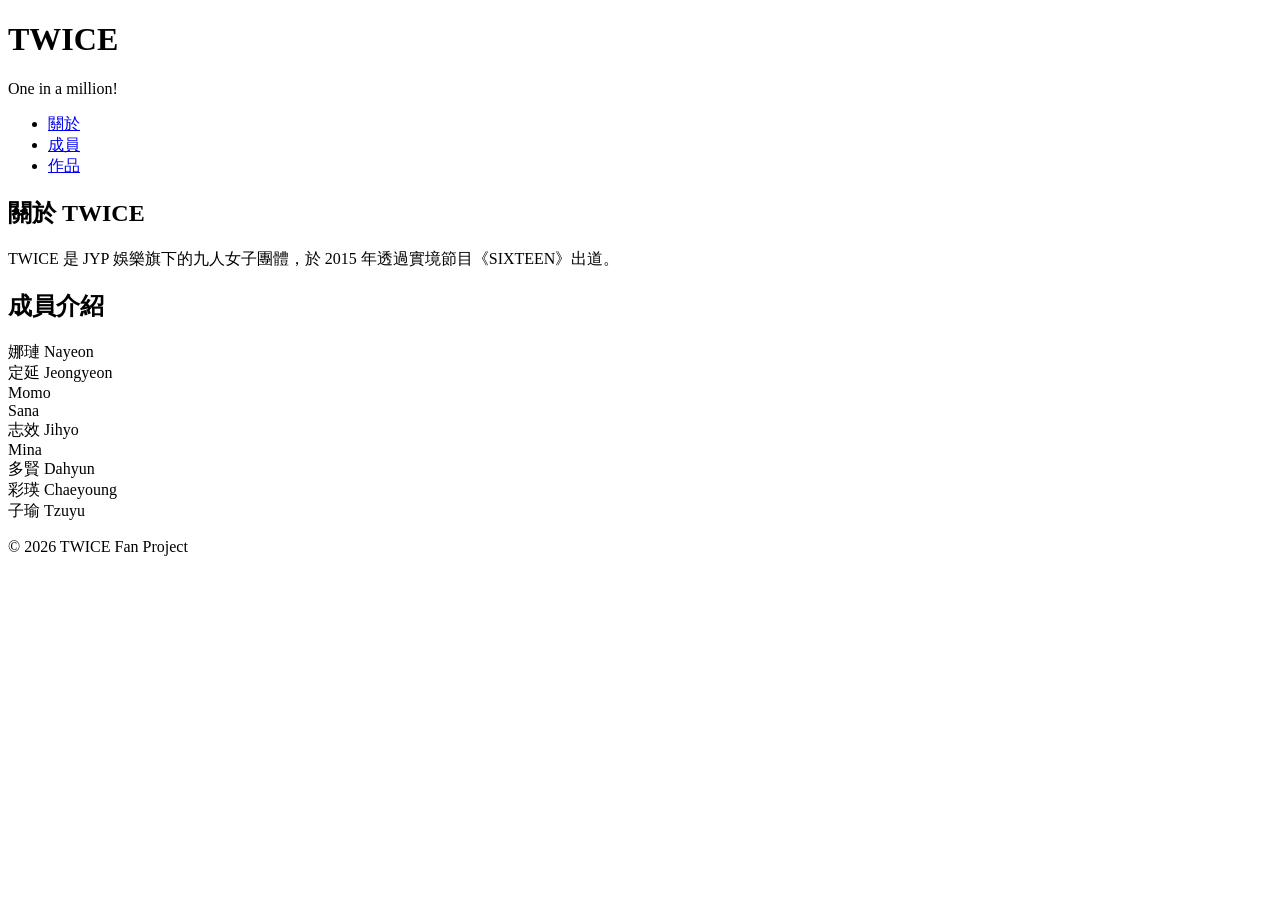
==== index.html @ c6c0795a "Create index.html" ====
<!DOCTYPE html>
<html lang="zh-TW">
<head>
    <meta charset="UTF-8">
    <meta name="viewport" content="width=device-width, initial-scale=1.0">
    <title>One in a Million - TWICE Fan Page</title>
    <link rel="stylesheet" href="style.css">
</head>
<body>
    <header>
        <h1>TWICE</h1>
        <p>One in a million!</p>
    </header>

    <nav>
        <ul>
            <li><a href="#about">關於</a></li>
            <li><a href="#members">成員</a></li>
            <li><a href="#discography">作品</a></li>
        </ul>
    </nav>

    <main>
        <section id="about">
            <h2>關於 TWICE</h2>
            <p>TWICE 是 JYP 娛樂旗下的九人女子團體，於 2015 年透過實境節目《SIXTEEN》出道。</p>
        </section>

        <section id="members">
            <h2>成員介紹</h2>
            <div class="member-grid">
                <div class="member-card">娜璉 Nayeon</div>
                <div class="member-card">定延 Jeongyeon</div>
                <div class="member-card">Momo</div>
                <div class="member-card">Sana</div>
                <div class="member-card">志效 Jihyo</div>
                <div class="member-card">Mina</div>
                <div class="member-card">多賢 Dahyun</div>
                <div class="member-card">彩瑛 Chaeyoung</div>
                <div class="member-card">子瑜 Tzuyu</div>
            </div>
        </section>
    </main>

    <footer>
        <p>&copy; 2026 TWICE Fan Project</p>
    </footer>
</body>
</html>
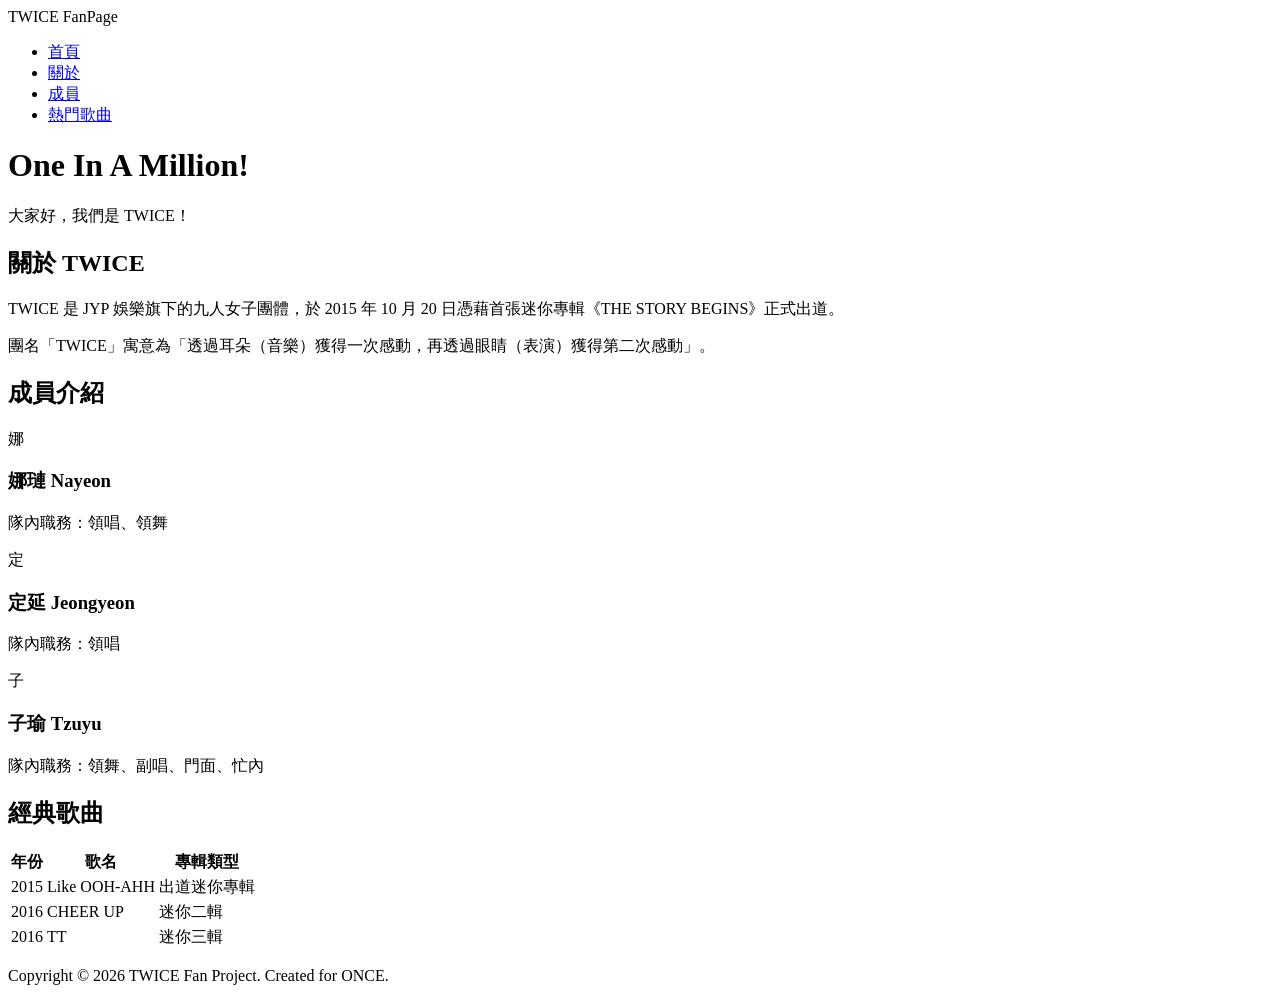
==== commit 5f352d3e: "Update index.html" ====
--- a/index.html
+++ b/index.html
@@ -3,47 +3,87 @@
 <head>
     <meta charset="UTF-8">
     <meta name="viewport" content="width=device-width, initial-scale=1.0">
-    <title>One in a Million - TWICE Fan Page</title>
+    <title>TWICE - One In A Million</title>
     <link rel="stylesheet" href="style.css">
+    <link href="https://fonts.googleapis.com/css2?family=Noto+Sans+TC:wght@400;700&display=swap" rel="stylesheet">
 </head>
 <body>
-    <header>
-        <h1>TWICE</h1>
-        <p>One in a million!</p>
-    </header>
 
-    <nav>
-        <ul>
+    <nav class="navbar">
+        <div class="logo">TWICE FanPage</div>
+        <ul class="nav-links">
+            <li><a href="#home">首頁</a></li>
             <li><a href="#about">關於</a></li>
             <li><a href="#members">成員</a></li>
-            <li><a href="#discography">作品</a></li>
+            <li><a href="#music">熱門歌曲</a></li>
         </ul>
     </nav>
 
-    <main>
-        <section id="about">
-            <h2>關於 TWICE</h2>
-            <p>TWICE 是 JYP 娛樂旗下的九人女子團體，於 2015 年透過實境節目《SIXTEEN》出道。</p>
-        </section>
+    <header id="home" class="hero">
+        <div class="hero-content">
+            <h1>One In A Million!</h1>
+            <p>大家好，我們是 TWICE！</p>
+        </div>
+    </header>
 
-        <section id="members">
-            <h2>成員介紹</h2>
-            <div class="member-grid">
-                <div class="member-card">娜璉 Nayeon</div>
-                <div class="member-card">定延 Jeongyeon</div>
-                <div class="member-card">Momo</div>
-                <div class="member-card">Sana</div>
-                <div class="member-card">志效 Jihyo</div>
-                <div class="member-card">Mina</div>
-                <div class="member-card">多賢 Dahyun</div>
-                <div class="member-card">彩瑛 Chaeyoung</div>
-                <div class="member-card">子瑜 Tzuyu</div>
+    <section id="about" class="section">
+        <h2>關於 TWICE</h2>
+        <div class="content-box">
+            <p>TWICE 是 JYP 娛樂旗下的九人女子團體，於 2015 年 10 月 20 日憑藉首張迷你專輯《THE STORY BEGINS》正式出道。</p>
+            <p>團名「TWICE」寓意為「透過耳朵（音樂）獲得一次感動，再透過眼睛（表演）獲得第二次感動」。</p>
+        </div>
+    </section>
+
+    <section id="members" class="section bg-light">
+        <h2>成員介紹</h2>
+        <div class="grid-container">
+            <div class="card">
+                <div class="member-img">娜</div>
+                <h3>娜璉 Nayeon</h3>
+                <p>隊內職務：領唱、領舞</p>
             </div>
-        </section>
-    </main>
+            <div class="card">
+                <div class="member-img">定</div>
+                <h3>定延 Jeongyeon</h3>
+                <p>隊內職務：領唱</p>
+            </div>
+            <div class="card">
+                <div class="member-img">子</div>
+                <h3>子瑜 Tzuyu</h3>
+                <p>隊內職務：領舞、副唱、門面、忙內</p>
+            </div>
+            </div>
+    </section>
+
+    <section id="music" class="section">
+        <h2>經典歌曲</h2>
+        <table class="song-table">
+            <tr>
+                <th>年份</th>
+                <th>歌名</th>
+                <th>專輯類型</th>
+            </tr>
+            <tr>
+                <td>2015</td>
+                <td>Like OOH-AHH</td>
+                <td>出道迷你專輯</td>
+            </tr>
+            <tr>
+                <td>2016</td>
+                <td>CHEER UP</td>
+                <td>迷你二輯</td>
+            </tr>
+            <tr>
+                <td>2016</td>
+                <td>TT</td>
+                <td>迷你三輯</td>
+            </tr>
+        </table>
+    </section>
 
     <footer>
-        <p>&copy; 2026 TWICE Fan Project</p>
+        <p>Copyright &copy; 2026 TWICE Fan Project. Created for ONCE.</p>
     </footer>
+
 </body>
 </html>
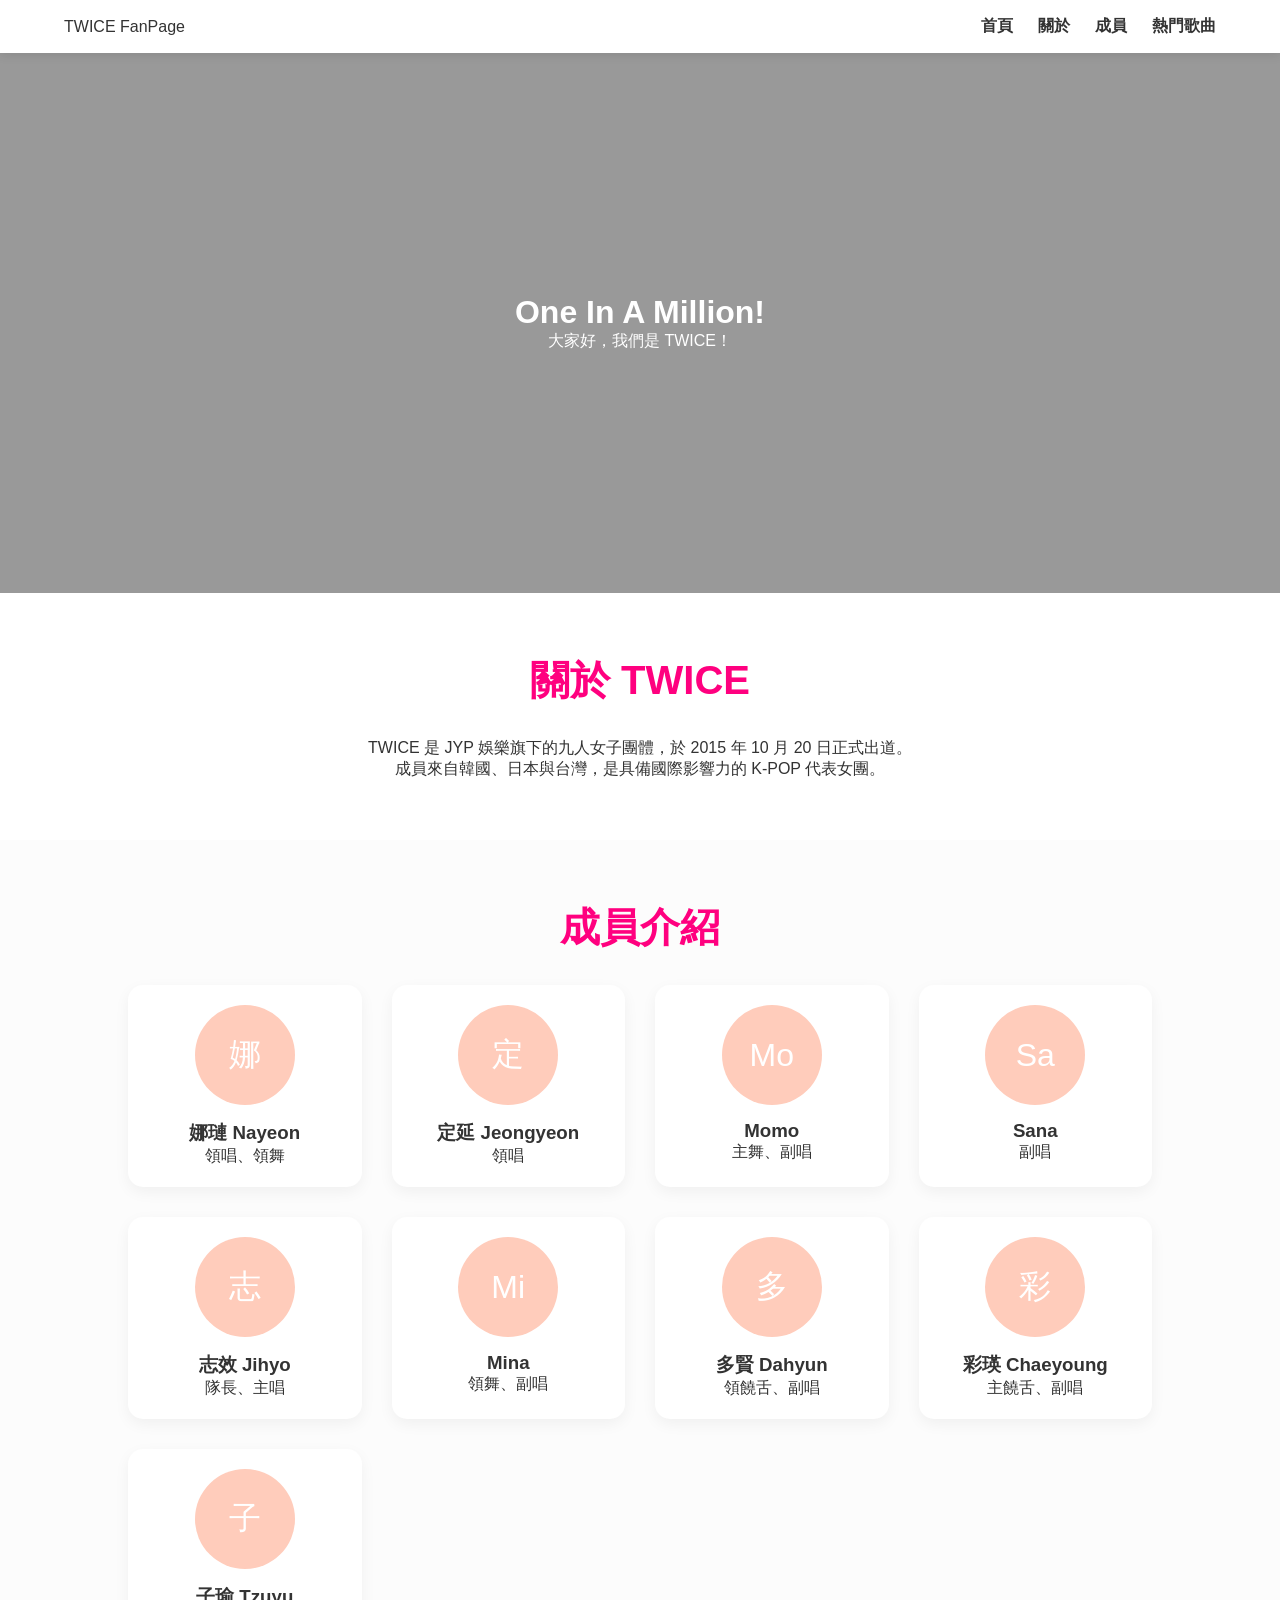
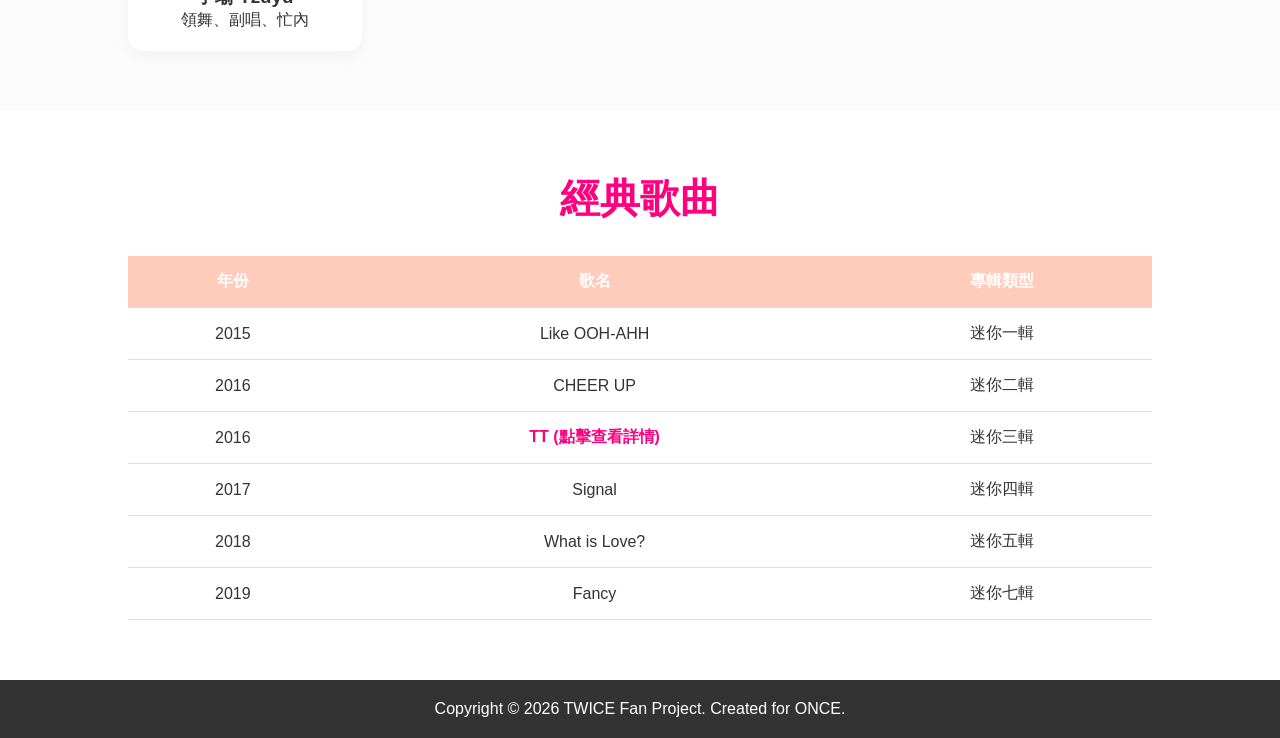
==== commit 320a8165: "Update index.html" ====
--- a/index.html
+++ b/index.html
@@ -29,55 +29,68 @@
     <section id="about" class="section">
         <h2>關於 TWICE</h2>
         <div class="content-box">
-            <p>TWICE 是 JYP 娛樂旗下的九人女子團體，於 2015 年 10 月 20 日憑藉首張迷你專輯《THE STORY BEGINS》正式出道。</p>
-            <p>團名「TWICE」寓意為「透過耳朵（音樂）獲得一次感動，再透過眼睛（表演）獲得第二次感動」。</p>
+            <p>TWICE 是 JYP 娛樂旗下的九人女子團體，於 2015 年 10 月 20 日正式出道。</p>
+            <p>成員來自韓國、日本與台灣，是具備國際影響力的 K-POP 代表女團。</p>
         </div>
     </section>
 
     <section id="members" class="section bg-light">
         <h2>成員介紹</h2>
         <div class="grid-container">
-            <div class="card">
-                <div class="member-img">娜</div>
-                <h3>娜璉 Nayeon</h3>
-                <p>隊內職務：領唱、領舞</p>
-            </div>
-            <div class="card">
-                <div class="member-img">定</div>
-                <h3>定延 Jeongyeon</h3>
-                <p>隊內職務：領唱</p>
-            </div>
-            <div class="card">
-                <div class="member-img">子</div>
-                <h3>子瑜 Tzuyu</h3>
-                <p>隊內職務：領舞、副唱、門面、忙內</p>
-            </div>
-            </div>
+            <div class="card"><div class="member-img">娜</div><h3>娜璉 Nayeon</h3><p>領唱、領舞</p></div>
+            <div class="card"><div class="member-img">定</div><h3>定延 Jeongyeon</h3><p>領唱</p></div>
+            <div class="card"><div class="member-img">Mo</div><h3>Momo</h3><p>主舞、副唱</p></div>
+            <div class="card"><div class="member-img">Sa</div><h3>Sana</h3><p>副唱</p></div>
+            <div class="card"><div class="member-img">志</div><h3>志效 Jihyo</h3><p>隊長、主唱</p></div>
+            <div class="card"><div class="member-img">Mi</div><h3>Mina</h3><p>領舞、副唱</p></div>
+            <div class="card"><div class="member-img">多</div><h3>多賢 Dahyun</h3><p>領饒舌、副唱</p></div>
+            <div class="card"><div class="member-img">彩</div><h3>彩瑛 Chaeyoung</h3><p>主饒舌、副唱</p></div>
+            <div class="card"><div class="member-img">子</div><h3>子瑜 Tzuyu</h3><p>領舞、副唱、忙內</p></div>
+        </div>
     </section>
 
     <section id="music" class="section">
         <h2>經典歌曲</h2>
         <table class="song-table">
-            <tr>
-                <th>年份</th>
-                <th>歌名</th>
-                <th>專輯類型</th>
-            </tr>
-            <tr>
-                <td>2015</td>
-                <td>Like OOH-AHH</td>
-                <td>出道迷你專輯</td>
-            </tr>
-            <tr>
-                <td>2016</td>
-                <td>CHEER UP</td>
-                <td>迷你二輯</td>
-            </tr>
-            <tr>
-                <td>2016</td>
-                <td>TT</td>
-                <td>迷你三輯</td>
-            </tr>
+            <thead>
+                <tr>
+                    <th>年份</th>
+                    <th>歌名</th>
+                    <th>專輯類型</th>
+                </tr>
+            </thead>
+            <tbody>
+                <tr>
+                    <td>2015</td>
+                    <td>Like OOH-AHH</td>
+                    <td>迷你一輯</td>
+                </tr>
+                <tr>
+                    <td>2016</td>
+                    <td>CHEER UP</td>
+                    <td>迷你二輯</td>
+                </tr>
+                <tr>
+                    <td>2016</td>
+                    <td><a href="TT.html" style="color: #FF007F; font-weight: bold; text-decoration: none;">TT (點擊查看詳情)</a></td>
+                    <td>迷你三輯</td>
+                </tr>
+                <tr>
+                    <td>2017</td>
+                    <td>Signal</td>
+                    <td>迷你四輯</td>
+                </tr>
+                <tr>
+                    <td>2018</td>
+                    <td>What is Love?</td>
+                    <td>迷你五輯</td>
+                </tr>
+                <tr>
+                    <td>2019</td>
+                    <td>Fancy</td>
+                    <td>迷你七輯</td>
+                </tr>
+            </tbody>
         </table>
     </section>
 
--- a/style.css
+++ b/style.css
@@ -0,0 +1,134 @@
+/* 全域設定 */
+:root {
+    --twice-apricot: #FFCCBB; /* 杏桃色 */
+    --twice-magenta: #FF007F; /* 霓虹洋紅色 */
+    --dark-grey: #333;
+}
+
+* {
+    box-sizing: border-box;
+    margin: 0;
+    padding: 0;
+}
+
+body {
+    font-family: 'Noto Sans TC', sans-serif;
+    color: var(--dark-grey);
+    scroll-behavior: smooth;
+}
+
+/* 導覽列 */
+.navbar {
+    display: flex;
+    justify-content: space-between;
+    align-items: center;
+    padding: 1rem 5%;
+    background: white;
+    box-shadow: 0 2px 10px rgba(0,0,0,0.1);
+    position: sticky;
+    top: 0;
+    z-index: 1000;
+}
+
+.nav-links {
+    list-style: none;
+    display: flex;
+}
+
+.nav-links li {
+    margin-left: 25px;
+}
+
+.nav-links a {
+    text-decoration: none;
+    color: var(--dark-grey);
+    font-weight: bold;
+    transition: color 0.3s;
+}
+
+.nav-links a:hover {
+    color: var(--twice-magenta);
+}
+
+/* 英雄區塊 */
+.hero {
+    height: 60vh;
+    background: linear-gradient(rgba(0,0,0,0.4), rgba(0,0,0,0.4)), url('https://via.placeholder.com/1200x600'); /* 之後可換成團體照網址 */
+    background-size: cover;
+    background-position: center;
+    display: flex;
+    align-items: center;
+    justify-content: center;
+    color: white;
+    text-align: center;
+}
+
+/* 區塊樣式 */
+.section {
+    padding: 60px 10%;
+    text-align: center;
+}
+
+.bg-light { background-color: #fcfcfc; }
+
+h2 {
+    font-size: 2.5rem;
+    margin-bottom: 30px;
+    color: var(--twice-magenta);
+}
+
+/* 網格系統 (成員卡片) */
+.grid-container {
+    display: grid;
+    grid-template-columns: repeat(auto-fit, minmax(200px, 1fr));
+    gap: 30px;
+}
+
+.card {
+    background: white;
+    padding: 20px;
+    border-radius: 15px;
+    box-shadow: 0 5px 15px rgba(0,0,0,0.05);
+    transition: transform 0.3s;
+}
+
+.card:hover {
+    transform: translateY(-10px);
+}
+
+.member-img {
+    width: 100px;
+    height: 100px;
+    background: var(--twice-apricot);
+    border-radius: 50%;
+    margin: 0 auto 15px;
+    display: flex;
+    align-items: center;
+    justify-content: center;
+    font-size: 2rem;
+    color: white;
+}
+
+/* 表格樣式 */
+.song-table {
+    width: 100%;
+    border-collapse: collapse;
+    margin-top: 20px;
+}
+
+.song-table th, .song-table td {
+    padding: 15px;
+    border-bottom: 1px solid #ddd;
+}
+
+.song-table th {
+    background-color: var(--twice-apricot);
+    color: white;
+}
+
+footer {
+    padding: 20px;
+    background: var(--dark-grey);
+    color: white;
+    text-align: center;
+}
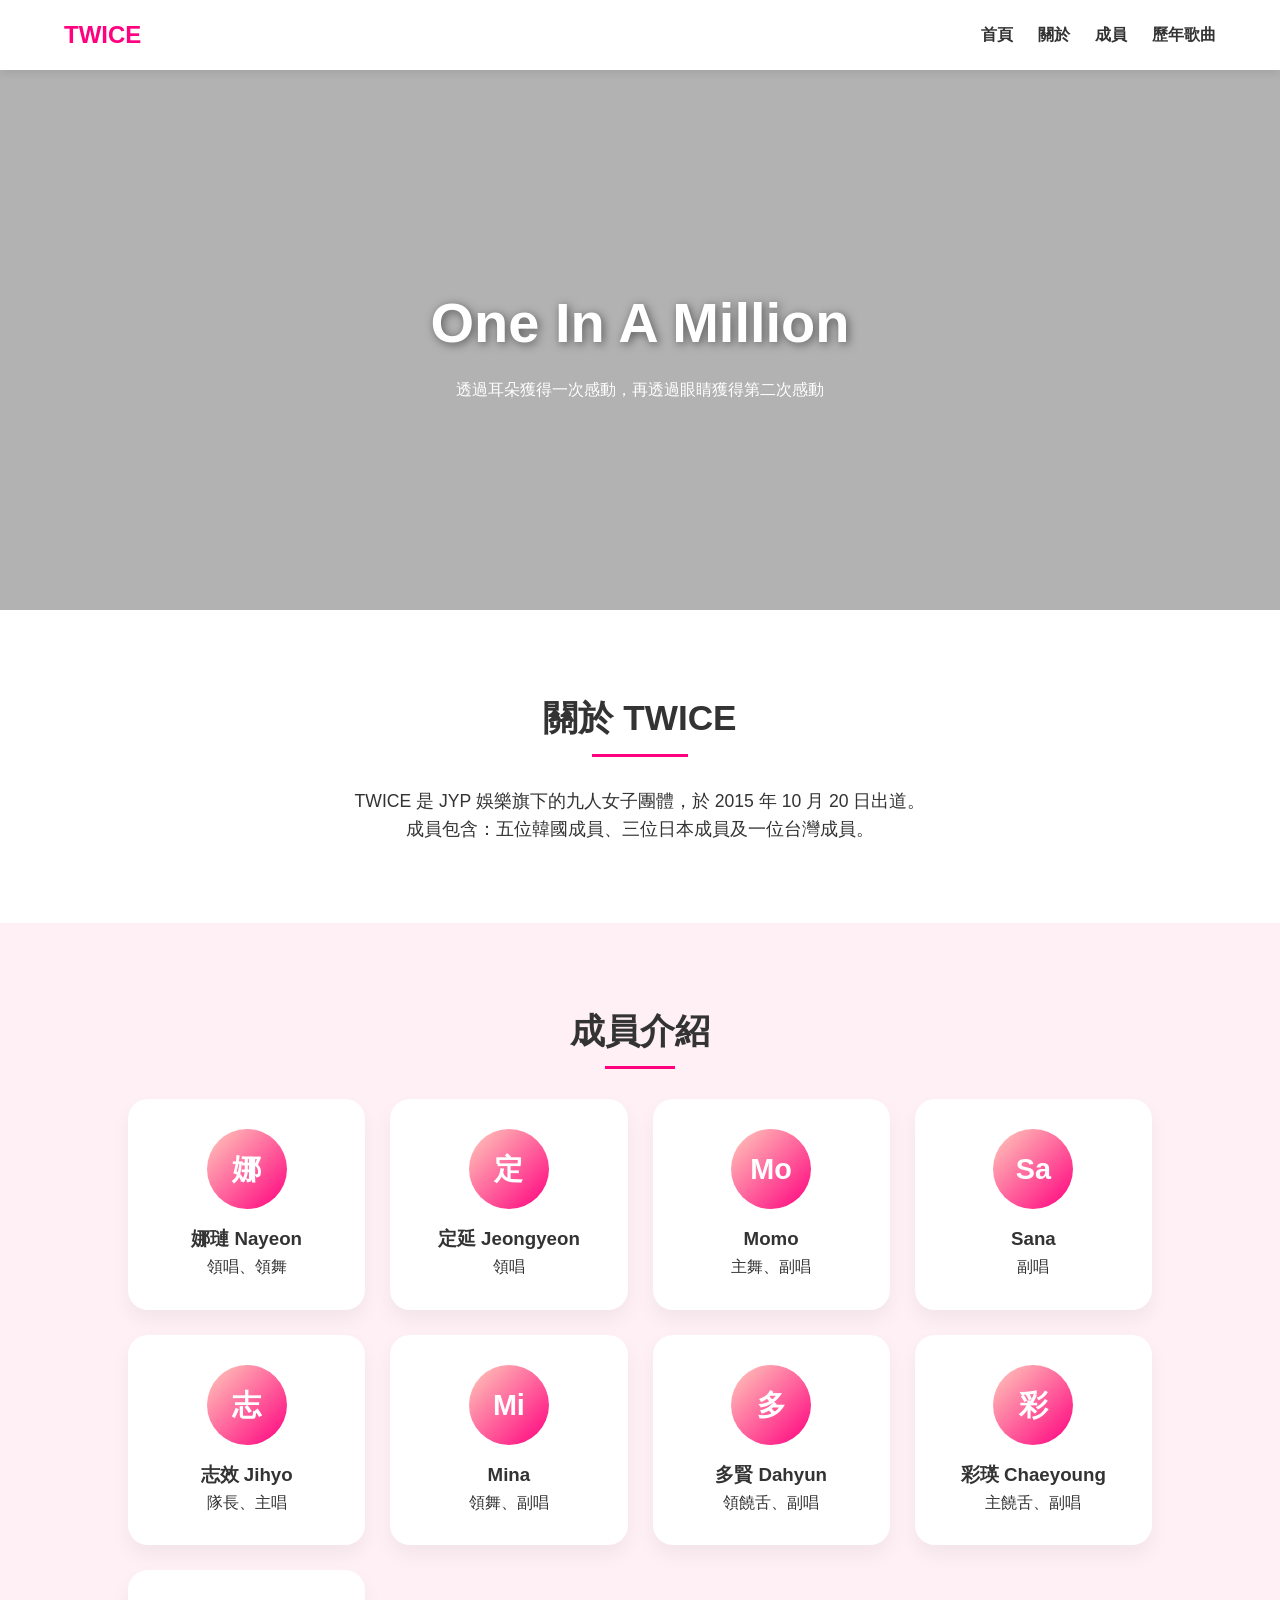
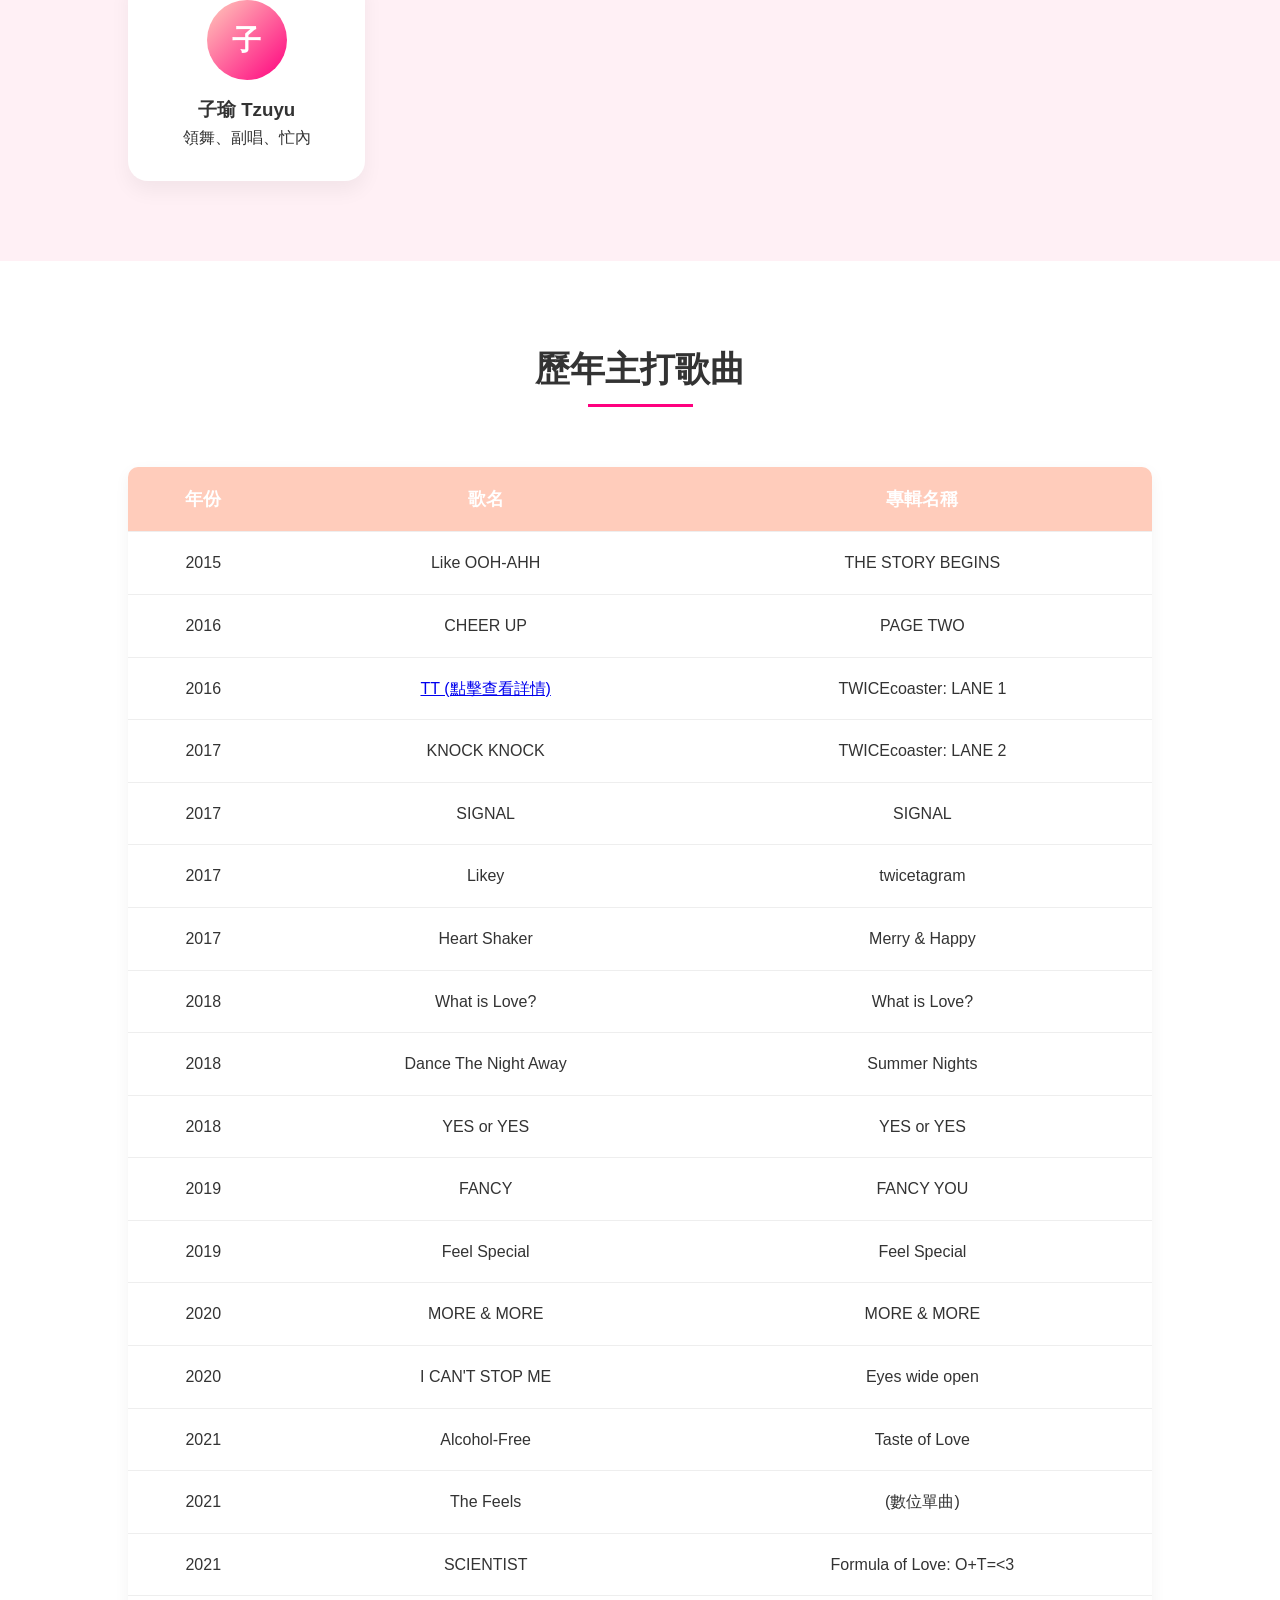
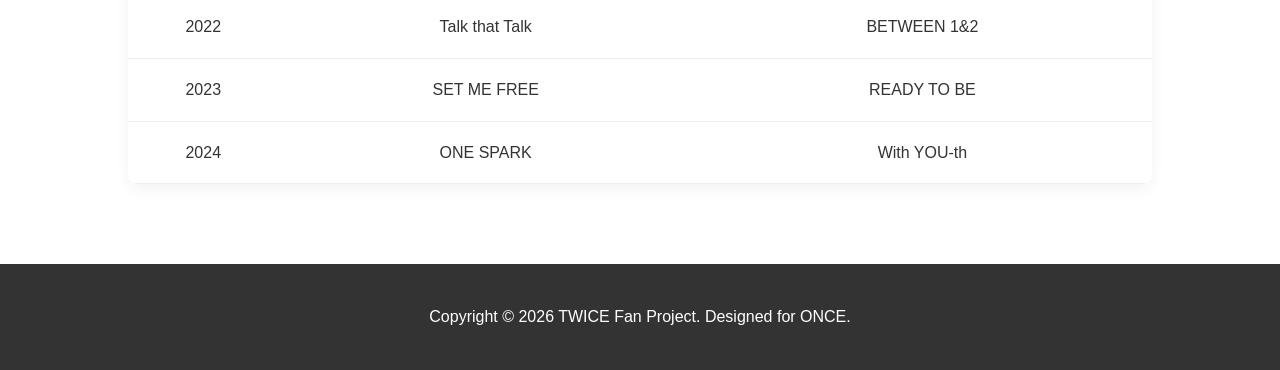
==== commit f34ba18e: "Update index.html" ====
--- a/index.html
+++ b/index.html
@@ -10,27 +10,27 @@
 <body>
 
     <nav class="navbar">
-        <div class="logo">TWICE FanPage</div>
+        <div class="logo">TWICE</div>
         <ul class="nav-links">
             <li><a href="#home">首頁</a></li>
             <li><a href="#about">關於</a></li>
             <li><a href="#members">成員</a></li>
-            <li><a href="#music">熱門歌曲</a></li>
+            <li><a href="#music">歷年歌曲</a></li>
         </ul>
     </nav>
 
     <header id="home" class="hero">
         <div class="hero-content">
-            <h1>One In A Million!</h1>
-            <p>大家好，我們是 TWICE！</p>
+            <h1>One In A Million</h1>
+            <p>透過耳朵獲得一次感動，再透過眼睛獲得第二次感動</p>
         </div>
     </header>
 
     <section id="about" class="section">
         <h2>關於 TWICE</h2>
         <div class="content-box">
-            <p>TWICE 是 JYP 娛樂旗下的九人女子團體，於 2015 年 10 月 20 日正式出道。</p>
-            <p>成員來自韓國、日本與台灣，是具備國際影響力的 K-POP 代表女團。</p>
+            <p>TWICE 是 JYP 娛樂旗下的九人女子團體，於 2015 年 10 月 20 日出道。</p>
+            <p>成員包含：五位韓國成員、三位日本成員及一位台灣成員。</p>
         </div>
     </section>
 
@@ -50,52 +50,42 @@
     </section>
 
     <section id="music" class="section">
-        <h2>經典歌曲</h2>
+        <h2>歷年主打歌曲</h2>
         <table class="song-table">
             <thead>
                 <tr>
                     <th>年份</th>
                     <th>歌名</th>
-                    <th>專輯類型</th>
+                    <th>專輯名稱</th>
                 </tr>
             </thead>
             <tbody>
-                <tr>
-                    <td>2015</td>
-                    <td>Like OOH-AHH</td>
-                    <td>迷你一輯</td>
-                </tr>
-                <tr>
-                    <td>2016</td>
-                    <td>CHEER UP</td>
-                    <td>迷你二輯</td>
-                </tr>
-                <tr>
-                    <td>2016</td>
-                    <td><a href="TT.html" style="color: #FF007F; font-weight: bold; text-decoration: none;">TT (點擊查看詳情)</a></td>
-                    <td>迷你三輯</td>
-                </tr>
-                <tr>
-                    <td>2017</td>
-                    <td>Signal</td>
-                    <td>迷你四輯</td>
-                </tr>
-                <tr>
-                    <td>2018</td>
-                    <td>What is Love?</td>
-                    <td>迷你五輯</td>
-                </tr>
-                <tr>
-                    <td>2019</td>
-                    <td>Fancy</td>
-                    <td>迷你七輯</td>
-                </tr>
+                <tr><td>2015</td><td>Like OOH-AHH</td><td>THE STORY BEGINS</td></tr>
+                <tr><td>2016</td><td>CHEER UP</td><td>PAGE TWO</td></tr>
+                <tr><td>2016</td><td><a href="TT.html" class="song-link">TT (點擊查看詳情)</a></td><td>TWICEcoaster: LANE 1</td></tr>
+                <tr><td>2017</td><td>KNOCK KNOCK</td><td>TWICEcoaster: LANE 2</td></tr>
+                <tr><td>2017</td><td>SIGNAL</td><td>SIGNAL</td></tr>
+                <tr><td>2017</td><td>Likey</td><td>twicetagram</td></tr>
+                <tr><td>2017</td><td>Heart Shaker</td><td>Merry & Happy</td></tr>
+                <tr><td>2018</td><td>What is Love?</td><td>What is Love?</td></tr>
+                <tr><td>2018</td><td>Dance The Night Away</td><td>Summer Nights</td></tr>
+                <tr><td>2018</td><td>YES or YES</td><td>YES or YES</td></tr>
+                <tr><td>2019</td><td>FANCY</td><td>FANCY YOU</td></tr>
+                <tr><td>2019</td><td>Feel Special</td><td>Feel Special</td></tr>
+                <tr><td>2020</td><td>MORE & MORE</td><td>MORE & MORE</td></tr>
+                <tr><td>2020</td><td>I CAN'T STOP ME</td><td>Eyes wide open</td></tr>
+                <tr><td>2021</td><td>Alcohol-Free</td><td>Taste of Love</td></tr>
+                <tr><td>2021</td><td>The Feels</td><td>(數位單曲)</td></tr>
+                <tr><td>2021</td><td>SCIENTIST</td><td>Formula of Love: O+T=<3</td></tr>
+                <tr><td>2022</td><td>Talk that Talk</td><td>BETWEEN 1&2</td></tr>
+                <tr><td>2023</td><td>SET ME FREE</td><td>READY TO BE</td></tr>
+                <tr><td>2024</td><td>ONE SPARK</td><td>With YOU-th</td></tr>
             </tbody>
         </table>
     </section>
 
     <footer>
-        <p>Copyright &copy; 2026 TWICE Fan Project. Created for ONCE.</p>
+        <p>Copyright &copy; 2026 TWICE Fan Project. Designed for ONCE.</p>
     </footer>
 
 </body>
--- a/style.css
+++ b/style.css
@@ -1,7 +1,8 @@
 /* 全域設定 */
 :root {
-    --twice-apricot: #FFCCBB; /* 杏桃色 */
-    --twice-magenta: #FF007F; /* 霓虹洋紅色 */
+    --twice-apricot: #FFCCBB; /* 官方色：杏桃 */
+    --twice-magenta: #FF007F; /* 官方色：霓虹洋紅 */
+    --light-pink: #FFF0F5;
     --dark-grey: #333;
 }
 
@@ -12,9 +13,11 @@
 }
 
 body {
-    font-family: 'Noto Sans TC', sans-serif;
+    font-family: 'Noto Sans TC', 'Microsoft JhengHei', sans-serif;
     color: var(--dark-grey);
+    line-height: 1.6;
     scroll-behavior: smooth;
+    background-color: #fff;
 }
 
 /* 導覽列 */
@@ -30,6 +33,12 @@
     z-index: 1000;
 }
 
+.logo {
+    font-size: 1.5rem;
+    font-weight: bold;
+    color: var(--twice-magenta);
+}
+
 .nav-links {
     list-style: none;
     display: flex;
@@ -43,7 +52,7 @@
     text-decoration: none;
     color: var(--dark-grey);
     font-weight: bold;
-    transition: color 0.3s;
+    transition: 0.3s;
 }
 
 .nav-links a:hover {
@@ -53,7 +62,8 @@
 /* 英雄區塊 */
 .hero {
     height: 60vh;
-    background: linear-gradient(rgba(0,0,0,0.4), rgba(0,0,0,0.4)), url('https://via.placeholder.com/1200x600'); /* 之後可換成團體照網址 */
+    background: linear-gradient(rgba(0,0,0,0.3), rgba(0,0,0,0.3)), 
+                url('https://images.unsplash.com/photo-1459749411177-042180ce673c?q=80&w=2070'); /* 暫用背景圖 */
     background-size: cover;
     background-position: center;
     display: flex;
@@ -63,71 +73,107 @@
     text-align: center;
 }
 
+.hero-content h1 {
+    font-size: 3.5rem;
+    text-shadow: 2px 2px 10px rgba(0,0,0,0.5);
+    margin-bottom: 10px;
+}
+
 /* 區塊樣式 */
 .section {
-    padding: 60px 10%;
+    padding: 80px 10%;
     text-align: center;
 }
 
-.bg-light { background-color: #fcfcfc; }
+.bg-light { background-color: var(--light-pink); }
 
 h2 {
-    font-size: 2.5rem;
-    margin-bottom: 30px;
-    color: var(--twice-magenta);
+    font-size: 2.2rem;
+    margin-bottom: 40px;
+    position: relative;
+    display: inline-block;
 }
 
-/* 網格系統 (成員卡片) */
+h2::after {
+    content: '';
+    width: 50%;
+    height: 3px;
+    background: var(--twice-magenta);
+    position: absolute;
+    bottom: -10px;
+    left: 25%;
+}
+
+/* 內容框 */
+.content-box {
+    max-width: 800px;
+    margin: 0 auto;
+    font-size: 1.1rem;
+}
+
+/* 成員網格 */
 .grid-container {
     display: grid;
     grid-template-columns: repeat(auto-fit, minmax(200px, 1fr));
-    gap: 30px;
+    gap: 25px;
 }
 
 .card {
     background: white;
-    padding: 20px;
-    border-radius: 15px;
-    box-shadow: 0 5px 15px rgba(0,0,0,0.05);
-    transition: transform 0.3s;
+    padding: 30px 20px;
+    border-radius: 20px;
+    box-shadow: 0 10px 20px rgba(0,0,0,0.05);
+    transition: 0.3s;
 }
 
 .card:hover {
     transform: translateY(-10px);
+    box-shadow: 0 15px 30px rgba(255, 0, 127, 0.2);
 }
 
 .member-img {
-    width: 100px;
-    height: 100px;
-    background: var(--twice-apricot);
+    width: 80px;
+    height: 80px;
+    background: linear-gradient(135deg, var(--twice-apricot), var(--twice-magenta));
     border-radius: 50%;
     margin: 0 auto 15px;
     display: flex;
     align-items: center;
     justify-content: center;
-    font-size: 2rem;
+    font-size: 1.8rem;
     color: white;
+    font-weight: bold;
 }
 
-/* 表格樣式 */
+/* 表格樣式優化 */
 .song-table {
     width: 100%;
     border-collapse: collapse;
-    margin-top: 20px;
+    margin-top: 30px;
+    background: white;
+    border-radius: 10px;
+    overflow: hidden;
+    box-shadow: 0 5px 15px rgba(0,0,0,0.05);
 }
 
 .song-table th, .song-table td {
-    padding: 15px;
-    border-bottom: 1px solid #ddd;
+    padding: 18px;
+    border-bottom: 1px solid #eee;
 }
 
 .song-table th {
     background-color: var(--twice-apricot);
     color: white;
+    font-size: 1.1rem;
 }
 
+.song-table tr:hover {
+    background-color: #fff9f9;
+}
+
+/* 頁尾 */
 footer {
-    padding: 20px;
+    padding: 40px;
     background: var(--dark-grey);
     color: white;
     text-align: center;
